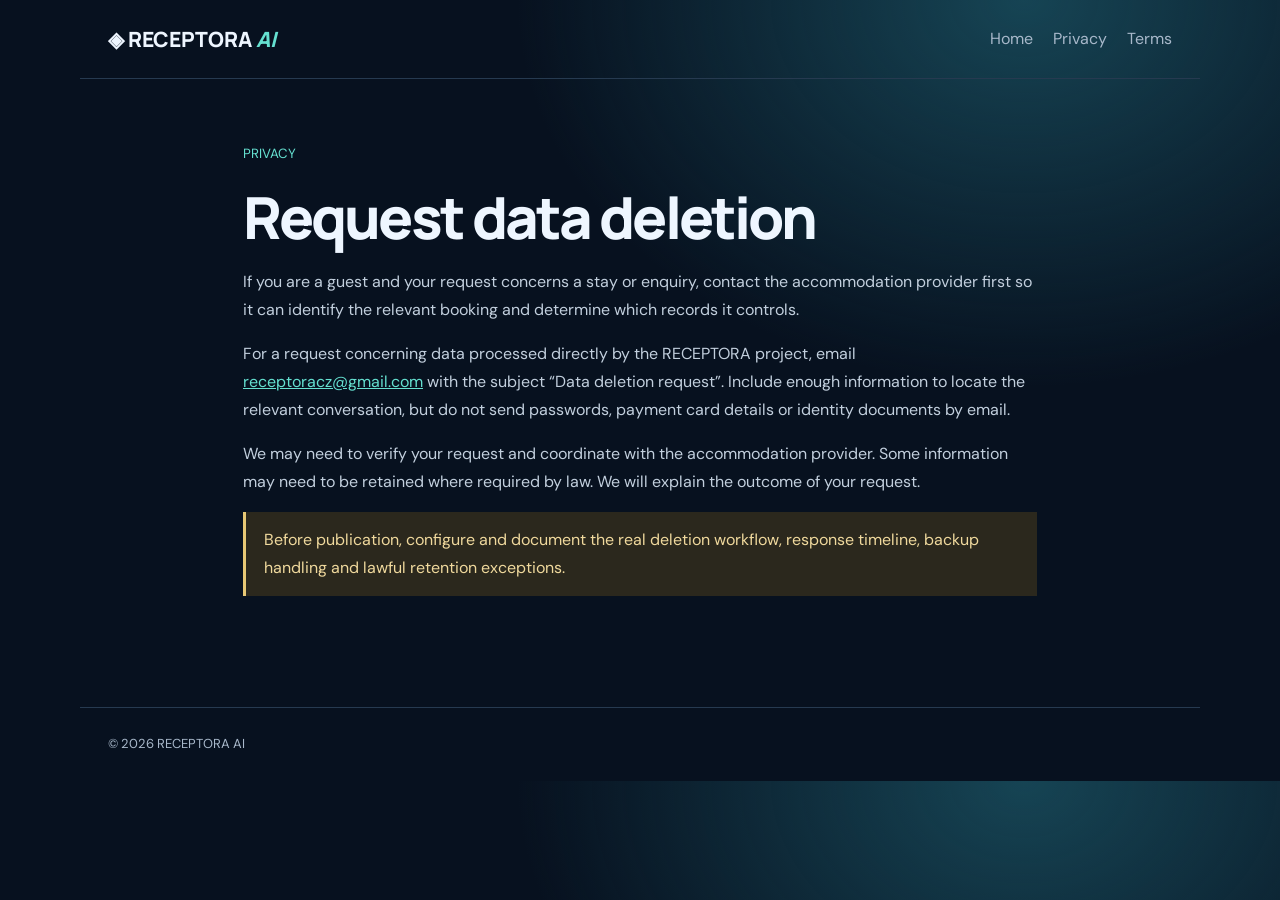
==== data-deletion.html @ 26a06aff "Add files via upload" ====
<!doctype html><html lang="en"><head><meta charset="utf-8"><meta name="viewport" content="width=device-width,initial-scale=1"><title>Data deletion — RECEPTORA AI</title><link rel="stylesheet" href="style.css"></head><body><header><a class="brand" href="index.html">◈ RECEPTORA <em>AI</em></a><nav><a href="index.html">Home</a><a href="privacy.html">Privacy</a><a href="terms.html">Terms</a></nav></header><main class="content"><small>PRIVACY</small><h1>Request data deletion</h1><p>If you are a guest and your request concerns a stay or enquiry, contact the accommodation provider first so it can identify the relevant booking and determine which records it controls.</p><p>For a request concerning data processed directly by the RECEPTORA project, email <a href="mailto:receptoracz@gmail.com?subject=Data%20deletion%20request">receptoracz@gmail.com</a> with the subject “Data deletion request”. Include enough information to locate the relevant conversation, but do not send passwords, payment card details or identity documents by email.</p><p>We may need to verify your request and coordinate with the accommodation provider. Some information may need to be retained where required by law. We will explain the outcome of your request.</p><p class="warning">Before publication, configure and document the real deletion workflow, response timeline, backup handling and lawful retention exceptions.</p></main><footer>© 2026 RECEPTORA AI</footer></body></html>
---- style.css ----
@import url('https://fonts.googleapis.com/css2?family=DM+Sans:wght@400;500;700&family=Manrope:wght@600;700;800&display=swap');:root{--bg:#07111f;--panel:#102136;--text:#eef6ff;--muted:#a8b8ca;--cyan:#65e0d0;--line:#263a50}*{box-sizing:border-box}body{margin:0;background:radial-gradient(ellipse at 80% 0%,#164454 0,transparent 35%),var(--bg);color:var(--text);font:16px/1.75 'DM Sans',sans-serif}header{max-width:1120px;margin:auto;padding:25px 28px;border-bottom:1px solid var(--line);display:flex;justify-content:space-between;gap:20px;align-items:center}.brand{font:800 21px Manrope;color:var(--text);text-decoration:none}.brand em,small{color:var(--cyan)}nav{display:flex;gap:20px;flex-wrap:wrap}a{color:var(--cyan)}nav a,footer a{color:var(--muted);text-decoration:none}.hero,.content{max-width:1040px;margin:auto;padding:95px 28px}.hero h1,.content h1{font:800 clamp(48px,8vw,88px)/1.05 Manrope;letter-spacing:-.05em;margin:20px 0}.hero h1 em{color:var(--cyan);font-style:normal}.hero>p{max-width:650px;color:var(--muted);font-size:20px}.btn{display:inline-block;background:var(--cyan);color:#07111f;padding:12px 22px;border-radius:8px;text-decoration:none;font-weight:700;margin:20px 0 55px}.hero section{display:grid;grid-template-columns:repeat(3,1fr);gap:16px}.hero article{background:var(--panel);border:1px solid var(--line);padding:22px;border-radius:14px}.hero article p,.content p{color:#c2cfdd}.content{max-width:850px;padding-top:60px}.content h1{font-size:58px}.content h2{font:700 21px Manrope;margin:32px 0 5px}.warning{background:#2b281d;border-left:3px solid #e7c875;padding:14px 18px;color:#f0d99d!important}.content a{word-break:break-word}footer{max-width:1120px;margin:auto;padding:25px 28px;border-top:1px solid var(--line);color:var(--muted);font-size:13px}@media(max-width:700px){header{align-items:flex-start;flex-direction:column}.hero,.content{padding:55px 22px}.hero section{grid-template-columns:1fr}.content h1{font-size:43px}}
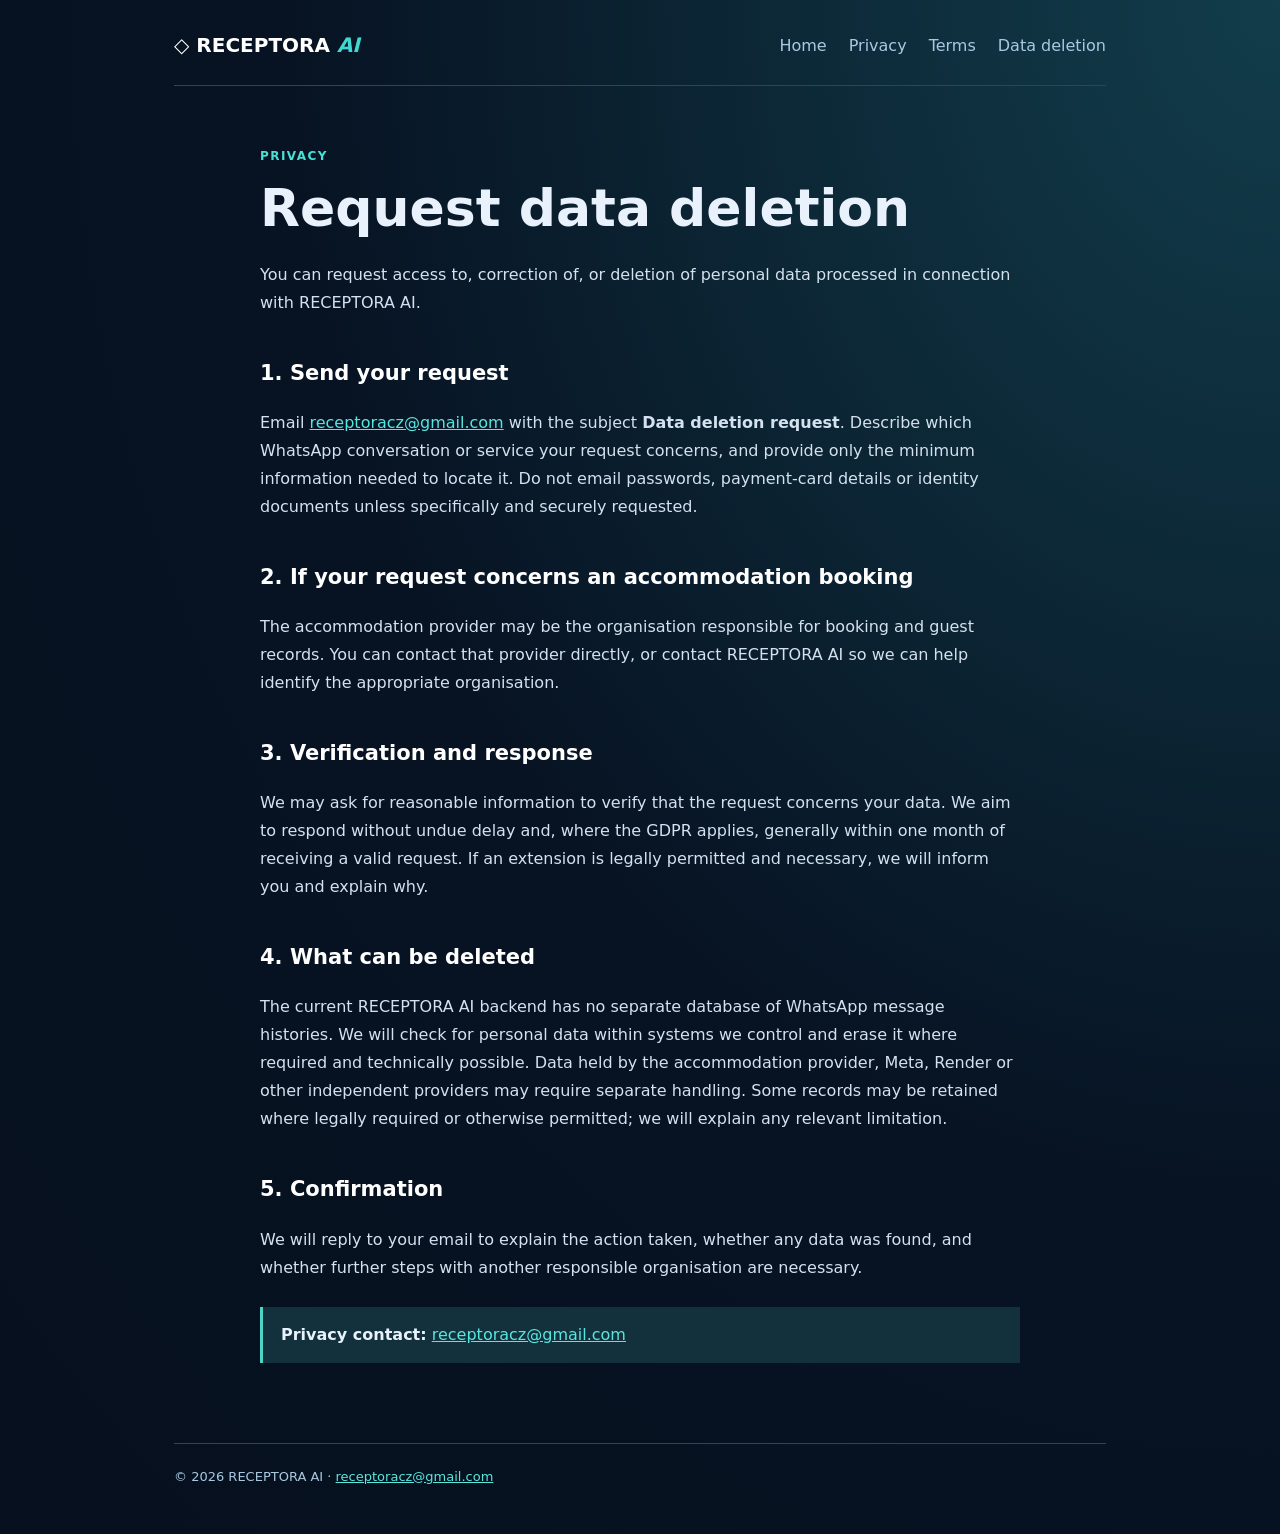
==== commit dabc5d2c: "Add files via upload" ====
--- a/data-deletion.html
+++ b/data-deletion.html
@@ -1 +1 @@
-<!doctype html><html lang="en"><head><meta charset="utf-8"><meta name="viewport" content="width=device-width,initial-scale=1"><title>Data deletion — RECEPTORA AI</title><link rel="stylesheet" href="style.css"></head><body><header><a class="brand" href="index.html">◈ RECEPTORA <em>AI</em></a><nav><a href="index.html">Home</a><a href="privacy.html">Privacy</a><a href="terms.html">Terms</a></nav></header><main class="content"><small>PRIVACY</small><h1>Request data deletion</h1><p>If you are a guest and your request concerns a stay or enquiry, contact the accommodation provider first so it can identify the relevant booking and determine which records it controls.</p><p>For a request concerning data processed directly by the RECEPTORA project, email <a href="mailto:receptoracz@gmail.com?subject=Data%20deletion%20request">receptoracz@gmail.com</a> with the subject “Data deletion request”. Include enough information to locate the relevant conversation, but do not send passwords, payment card details or identity documents by email.</p><p>We may need to verify your request and coordinate with the accommodation provider. Some information may need to be retained where required by law. We will explain the outcome of your request.</p><p class="warning">Before publication, configure and document the real deletion workflow, response timeline, backup handling and lawful retention exceptions.</p></main><footer>© 2026 RECEPTORA AI</footer></body></html>+<!doctype html><html lang="en"><head><meta charset="utf-8"><meta name="viewport" content="width=device-width,initial-scale=1"><meta name="description" content="Request data deletion for RECEPTORA AI"><title>Request data deletion — RECEPTORA AI</title><style>:root{color-scheme:dark}*{box-sizing:border-box}body{margin:0;font:16px/1.75 system-ui,-apple-system,Segoe UI,sans-serif;color:#e8f1fc;background:radial-gradient(ellipse at 100% 0%,#123d4b 0%,#071323 55%,#06101e 100%)}.wrap{max-width:980px;margin:auto;padding:24px}header{display:flex;align-items:center;justify-content:space-between;border-bottom:1px solid #314454;padding:4px 0 22px;gap:15px;flex-wrap:wrap}.brand{font-size:20px;font-weight:800;color:white;text-decoration:none}.brand em{font-style:italic;color:#41d8d0}nav{display:flex;gap:22px;flex-wrap:wrap}a{color:#59e6df}nav a{color:#a9c9e2;text-decoration:none}main{max-width:760px;margin:60px auto 80px}.eyebrow{font-size:12px;letter-spacing:.12em;color:#48e1d6;font-weight:700}h1{font-size:clamp(34px,5vw,52px);line-height:1.15;margin:12px 0 22px}h2{font-size:21px;margin-top:38px;color:#fff}p,li{color:#d4e1ee}ul,ol{padding-left:24px}.meta{color:#aac4d5}.notice{border-left:3px solid #4cd4c7;background:#12313c;padding:14px 18px;margin:25px 0}footer{border-top:1px solid #314454;padding:22px 0;color:#a9c9e2;font-size:13px}@media(max-width:600px){main{margin:36px auto 60px}.wrap{padding:18px}}</style></head><body><div class="wrap"><header><a class="brand" href="index.html">◇ RECEPTORA <em>AI</em></a><nav><a href="index.html">Home</a><a href="privacy.html">Privacy</a><a href="terms.html">Terms</a><a href="data-deletion.html">Data deletion</a></nav></header><main><div class="eyebrow">PRIVACY</div><h1>Request data deletion</h1><p>You can request access to, correction of, or deletion of personal data processed in connection with RECEPTORA AI.</p><h2>1. Send your request</h2><p>Email <a href="mailto:receptoracz@gmail.com?subject=Data%20deletion%20request">receptoracz@gmail.com</a> with the subject <strong>Data deletion request</strong>. Describe which WhatsApp conversation or service your request concerns, and provide only the minimum information needed to locate it. Do not email passwords, payment-card details or identity documents unless specifically and securely requested.</p><h2>2. If your request concerns an accommodation booking</h2><p>The accommodation provider may be the organisation responsible for booking and guest records. You can contact that provider directly, or contact RECEPTORA AI so we can help identify the appropriate organisation.</p><h2>3. Verification and response</h2><p>We may ask for reasonable information to verify that the request concerns your data. We aim to respond without undue delay and, where the GDPR applies, generally within one month of receiving a valid request. If an extension is legally permitted and necessary, we will inform you and explain why.</p><h2>4. What can be deleted</h2><p>The current RECEPTORA AI backend has no separate database of WhatsApp message histories. We will check for personal data within systems we control and erase it where required and technically possible. Data held by the accommodation provider, Meta, Render or other independent providers may require separate handling. Some records may be retained where legally required or otherwise permitted; we will explain any relevant limitation.</p><h2>5. Confirmation</h2><p>We will reply to your email to explain the action taken, whether any data was found, and whether further steps with another responsible organisation are necessary.</p><div class="notice"><strong>Privacy contact:</strong> <a href="mailto:receptoracz@gmail.com">receptoracz@gmail.com</a></div></main><footer>© 2026 RECEPTORA AI · <a href="mailto:receptoracz@gmail.com">receptoracz@gmail.com</a></footer></div></body></html>
